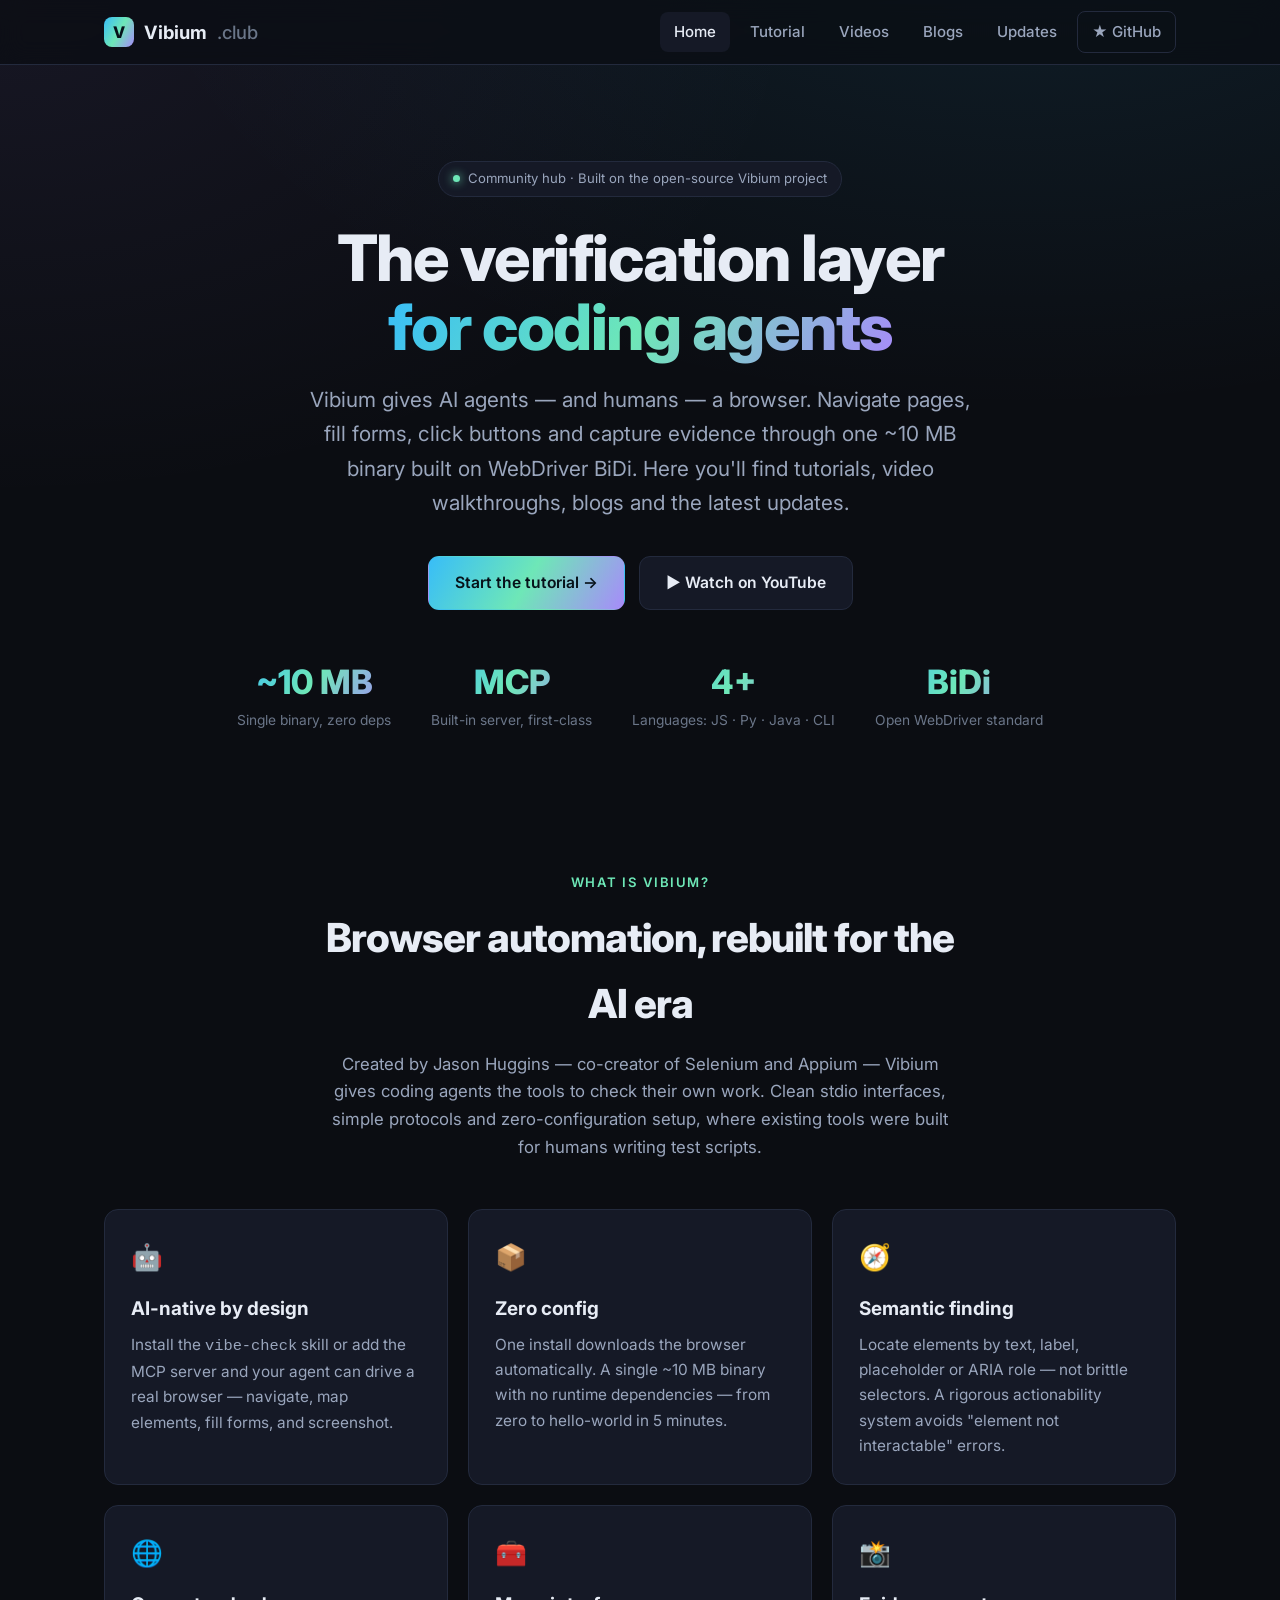
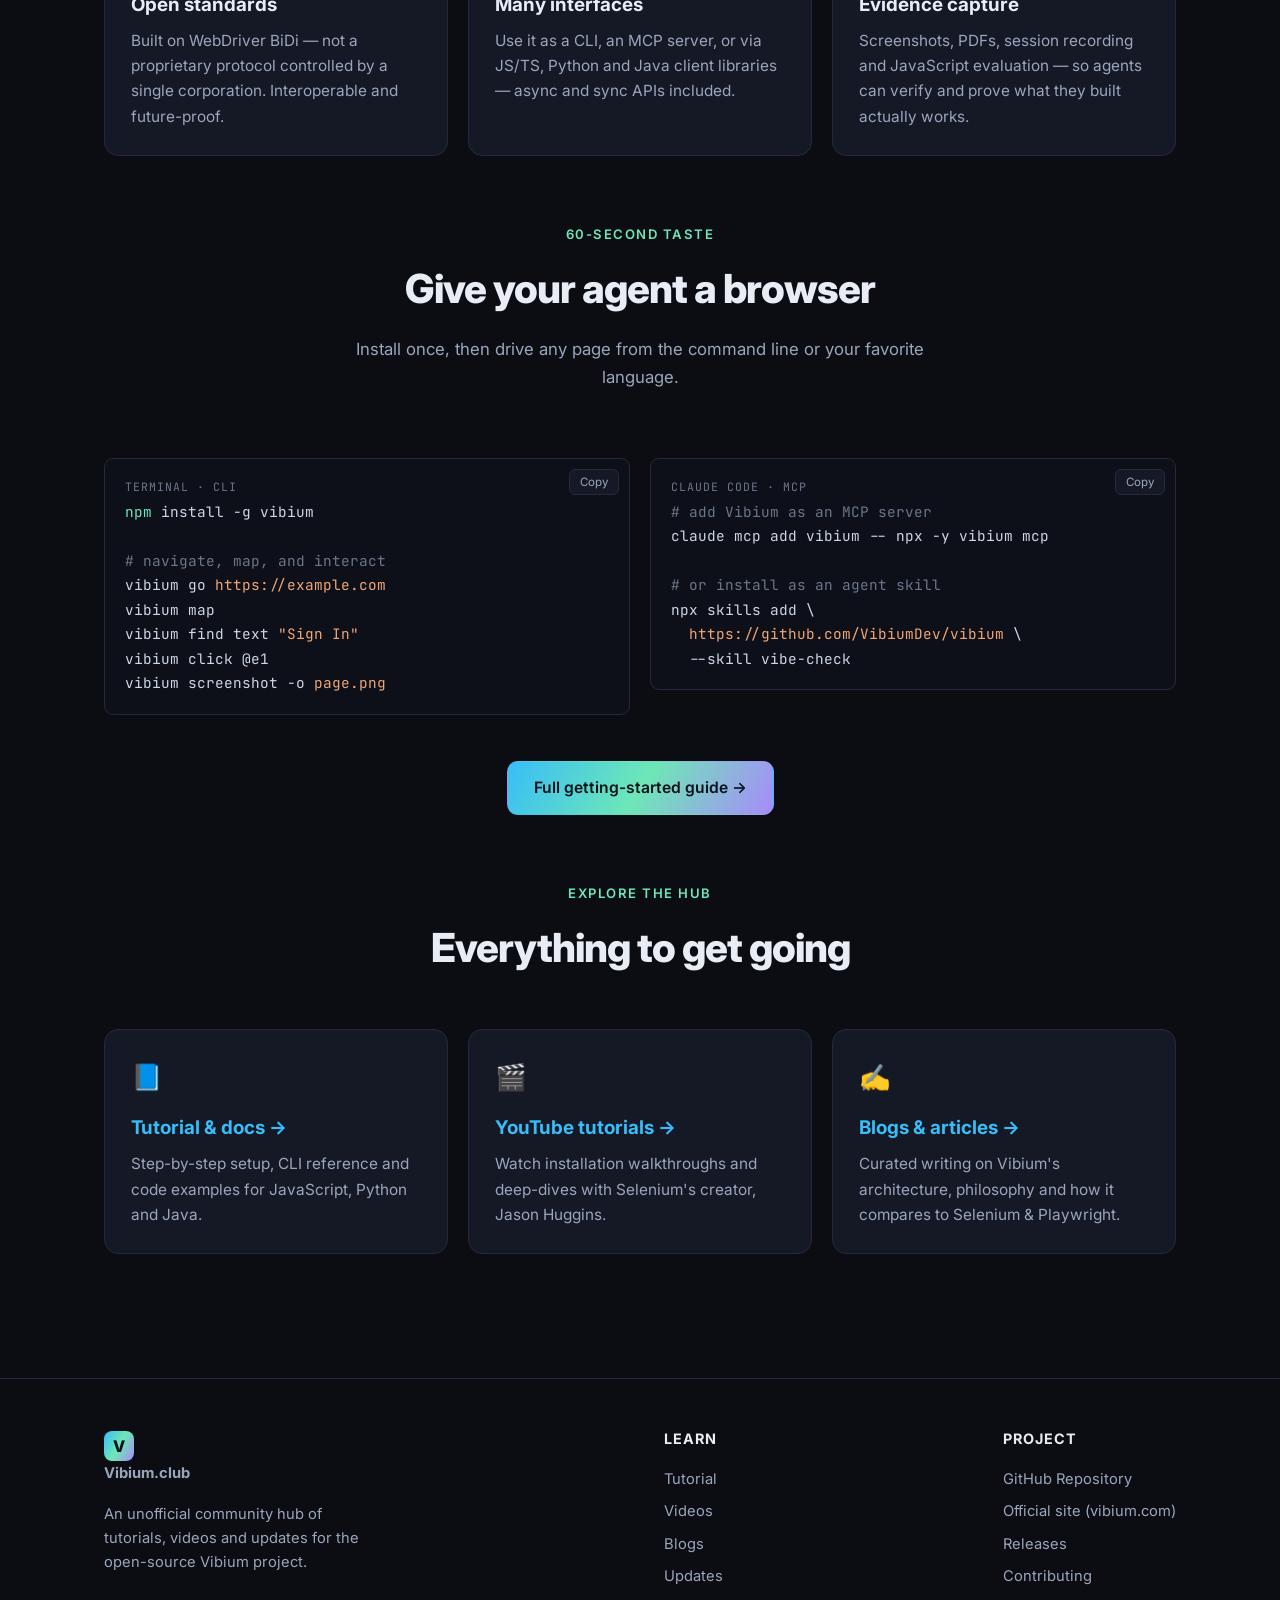
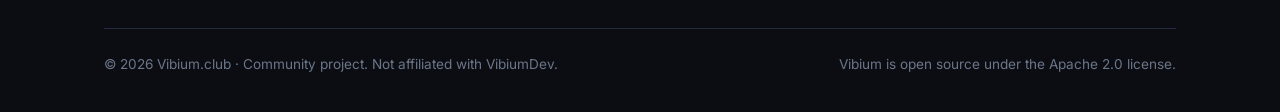
==== index.html @ 25ce12dd "Add Vibium static site: tutorial, videos, blogs, updates Community hub for Vibium (the verification " ====
<!DOCTYPE html>
<html lang="en">
<head>
  <meta charset="UTF-8" />
  <meta name="viewport" content="width=device-width, initial-scale=1.0" />
  <title>Vibium.club — Tutorials, Videos & Updates for the AI Browser Automation Layer</title>
  <meta name="description" content="An unofficial community hub for Vibium — the verification layer for coding agents. Tutorials, YouTube videos, blogs and release updates for browser automation built for AI agents and humans." />
  <link rel="preconnect" href="https://fonts.googleapis.com" />
  <link rel="preconnect" href="https://fonts.gstatic.com" crossorigin />
  <link href="https://fonts.googleapis.com/css2?family=Inter:wght@400;500;600;700;800&family=JetBrains+Mono:wght@400;500&display=swap" rel="stylesheet" />
  <link rel="stylesheet" href="assets/styles.css" />
  <link rel="icon" href="data:image/svg+xml,%3Csvg xmlns='http://www.w3.org/2000/svg' viewBox='0 0 100 100'%3E%3Crect width='100' height='100' rx='22' fill='%236ee7b7'/%3E%3Ctext x='50' y='70' font-size='62' text-anchor='middle' font-family='sans-serif' font-weight='800' fill='%23071219'%3EV%3C/text%3E%3C/svg%3E" />
</head>
<body>
  <!-- Navbar -->
  <nav class="nav">
    <div class="nav-inner">
      <a class="brand" href="index.html"><span class="logo">V</span> Vibium<span style="color:var(--text-faint);font-weight:500">.club</span></a>
      <button class="nav-toggle" data-nav-toggle aria-label="Toggle navigation">☰</button>
      <div class="nav-links">
        <a href="index.html">Home</a>
        <a href="tutorial.html">Tutorial</a>
        <a href="videos.html">Videos</a>
        <a href="blog.html">Blogs</a>
        <a href="updates.html">Updates</a>
        <a class="gh" href="https://github.com/VibiumDev/vibium" target="_blank" rel="noopener">★ GitHub</a>
      </div>
    </div>
  </nav>

  <!-- Hero -->
  <header class="hero">
    <div class="container">
      <span class="badge"><span class="dot"></span> Community hub · Built on the open-source Vibium project</span>
      <h1>The verification layer<br /><span class="gradient-text">for coding agents</span></h1>
      <p class="lead">Vibium gives AI agents — and humans — a browser. Navigate pages, fill forms, click buttons and capture evidence through one ~10&nbsp;MB binary built on WebDriver&nbsp;BiDi. Here you'll find tutorials, video walkthroughs, blogs and the latest updates.</p>
      <div class="cta-row">
        <a class="btn btn-primary" href="tutorial.html">Start the tutorial →</a>
        <a class="btn btn-ghost" href="videos.html">▶ Watch on YouTube</a>
      </div>
      <div class="stats">
        <div class="stat"><div class="num gradient-text">~10 MB</div><div class="lbl">Single binary, zero deps</div></div>
        <div class="stat"><div class="num gradient-text">MCP</div><div class="lbl">Built-in server, first-class</div></div>
        <div class="stat"><div class="num gradient-text">4+</div><div class="lbl">Languages: JS · Py · Java · CLI</div></div>
        <div class="stat"><div class="num gradient-text">BiDi</div><div class="lbl">Open WebDriver standard</div></div>
      </div>
    </div>
  </header>

  <!-- What is Vibium -->
  <section class="block">
    <div class="container">
      <div class="section-head">
        <span class="eyebrow">What is Vibium?</span>
        <h2>Browser automation, rebuilt for the AI era</h2>
        <p>Created by Jason Huggins — co-creator of Selenium and Appium — Vibium gives coding agents the tools to check their own work. Clean stdio interfaces, simple protocols and zero-configuration setup, where existing tools were built for humans writing test scripts.</p>
      </div>
      <div class="grid grid-3">
        <div class="card">
          <span class="icon">🤖</span>
          <h3>AI-native by design</h3>
          <p>Install the <code>vibe-check</code> skill or add the MCP server and your agent can drive a real browser — navigate, map elements, fill forms, and screenshot.</p>
        </div>
        <div class="card">
          <span class="icon">📦</span>
          <h3>Zero config</h3>
          <p>One install downloads the browser automatically. A single ~10&nbsp;MB binary with no runtime dependencies — from zero to hello-world in 5 minutes.</p>
        </div>
        <div class="card">
          <span class="icon">🧭</span>
          <h3>Semantic finding</h3>
          <p>Locate elements by text, label, placeholder or ARIA role — not brittle selectors. A rigorous actionability system avoids "element not interactable" errors.</p>
        </div>
        <div class="card">
          <span class="icon">🌐</span>
          <h3>Open standards</h3>
          <p>Built on WebDriver BiDi — not a proprietary protocol controlled by a single corporation. Interoperable and future-proof.</p>
        </div>
        <div class="card">
          <span class="icon">🧰</span>
          <h3>Many interfaces</h3>
          <p>Use it as a CLI, an MCP server, or via JS/TS, Python and Java client libraries — async and sync APIs included.</p>
        </div>
        <div class="card">
          <span class="icon">📸</span>
          <h3>Evidence capture</h3>
          <p>Screenshots, PDFs, session recording and JavaScript evaluation — so agents can verify and prove what they built actually works.</p>
        </div>
      </div>
    </div>
  </section>

  <!-- Quick start preview -->
  <section class="block" style="padding-top:0">
    <div class="container">
      <div class="section-head">
        <span class="eyebrow">60-second taste</span>
        <h2>Give your agent a browser</h2>
        <p>Install once, then drive any page from the command line or your favorite language.</p>
      </div>
      <div class="grid grid-2">
        <div>
          <div class="code">
            <span class="code-label">Terminal · CLI</span>
            <pre><span class="tok">npm</span> install -g vibium

<span class="cmt"># navigate, map, and interact</span>
vibium go <span class="str">https://example.com</span>
vibium map
vibium find text <span class="str">"Sign In"</span>
vibium click @e1
vibium screenshot -o <span class="str">page.png</span></pre>
          </div>
        </div>
        <div>
          <div class="code">
            <span class="code-label">Claude Code · MCP</span>
            <pre><span class="cmt"># add Vibium as an MCP server</span>
claude mcp add vibium -- npx -y vibium mcp

<span class="cmt"># or install as an agent skill</span>
npx skills add \
  <span class="str">https://github.com/VibiumDev/vibium</span> \
  --skill vibe-check</pre>
          </div>
        </div>
      </div>
      <div style="text-align:center;margin-top:28px">
        <a class="btn btn-primary" href="tutorial.html">Full getting-started guide →</a>
      </div>
    </div>
  </section>

  <!-- Explore -->
  <section class="block" style="padding-top:0">
    <div class="container">
      <div class="section-head">
        <span class="eyebrow">Explore the hub</span>
        <h2>Everything to get going</h2>
      </div>
      <div class="grid grid-3">
        <a class="card" href="tutorial.html">
          <span class="icon">📘</span>
          <h3>Tutorial &amp; docs →</h3>
          <p>Step-by-step setup, CLI reference and code examples for JavaScript, Python and Java.</p>
        </a>
        <a class="card" href="videos.html">
          <span class="icon">🎬</span>
          <h3>YouTube tutorials →</h3>
          <p>Watch installation walkthroughs and deep-dives with Selenium's creator, Jason Huggins.</p>
        </a>
        <a class="card" href="blog.html">
          <span class="icon">✍️</span>
          <h3>Blogs &amp; articles →</h3>
          <p>Curated writing on Vibium's architecture, philosophy and how it compares to Selenium &amp; Playwright.</p>
        </a>
      </div>
    </div>
  </section>

  <!-- Footer -->
  <footer>
    <div class="container">
      <div class="footer-grid">
        <div class="footer-col" style="max-width:280px">
          <a class="brand" href="index.html" style="margin-bottom:12px"><span class="logo">V</span> Vibium.club</a>
          <p style="color:var(--text-dim);font-size:.92rem">An unofficial community hub of tutorials, videos and updates for the open-source Vibium project.</p>
        </div>
        <div class="footer-col">
          <h4>Learn</h4>
          <a href="tutorial.html">Tutorial</a>
          <a href="videos.html">Videos</a>
          <a href="blog.html">Blogs</a>
          <a href="updates.html">Updates</a>
        </div>
        <div class="footer-col">
          <h4>Project</h4>
          <a href="https://github.com/VibiumDev/vibium" target="_blank" rel="noopener">GitHub Repository</a>
          <a href="https://vibium.com/" target="_blank" rel="noopener">Official site (vibium.com)</a>
          <a href="https://github.com/VibiumDev/vibium/releases" target="_blank" rel="noopener">Releases</a>
          <a href="https://github.com/VibiumDev/vibium/blob/main/CONTRIBUTING.md" target="_blank" rel="noopener">Contributing</a>
        </div>
      </div>
      <div class="footer-bottom">
        <span>© <span id="year">2026</span> Vibium.club · Community project. Not affiliated with VibiumDev.</span>
        <span>Vibium is open source under the Apache 2.0 license.</span>
      </div>
    </div>
  </footer>

  <script src="assets/main.js"></script>
</body>
</html>
---- assets/styles.css ----
/* ===========================================================
   Vibium.club — Tutorials, Videos & Updates
   Static site stylesheet
   =========================================================== */

:root {
  --bg: #0b0d12;
  --bg-soft: #11141c;
  --bg-card: #151926;
  --bg-card-hover: #1b2032;
  --border: #232a3d;
  --text: #e7ecf5;
  --text-dim: #9aa6bd;
  --text-faint: #6b7689;
  --accent: #6ee7b7;
  --accent-2: #38bdf8;
  --accent-3: #a78bfa;
  --gradient: linear-gradient(120deg, #38bdf8 0%, #6ee7b7 50%, #a78bfa 100%);
  --code-bg: #0d1019;
  --radius: 14px;
  --radius-sm: 9px;
  --maxw: 1120px;
  --shadow: 0 10px 40px -12px rgba(0, 0, 0, 0.6);
  --font: "Inter", -apple-system, BlinkMacSystemFont, "Segoe UI", Roboto, sans-serif;
  --mono: "JetBrains Mono", "SF Mono", "Fira Code", ui-monospace, Menlo, monospace;
}

* { box-sizing: border-box; margin: 0; padding: 0; }

html { scroll-behavior: smooth; scroll-padding-top: 90px; }

body {
  font-family: var(--font);
  background: var(--bg);
  color: var(--text);
  line-height: 1.65;
  -webkit-font-smoothing: antialiased;
  background-image:
    radial-gradient(900px 500px at 80% -10%, rgba(56, 189, 248, 0.10), transparent),
    radial-gradient(800px 500px at 0% 0%, rgba(167, 139, 250, 0.08), transparent);
  background-attachment: fixed;
}

a { color: var(--accent-2); text-decoration: none; transition: color .15s ease; }
a:hover { color: var(--accent); }

img { max-width: 100%; display: block; }

.container { width: 100%; max-width: var(--maxw); margin: 0 auto; padding: 0 24px; }

.gradient-text {
  background: var(--gradient);
  -webkit-background-clip: text;
  background-clip: text;
  -webkit-text-fill-color: transparent;
}

/* ---------- Navbar ---------- */
.nav {
  position: sticky; top: 0; z-index: 50;
  backdrop-filter: blur(12px);
  background: rgba(11, 13, 18, 0.72);
  border-bottom: 1px solid var(--border);
}
.nav-inner {
  display: flex; align-items: center; justify-content: space-between;
  height: 64px; max-width: var(--maxw); margin: 0 auto; padding: 0 24px;
}
.brand { display: flex; align-items: center; gap: 10px; font-weight: 700; font-size: 1.15rem; color: var(--text); }
.brand:hover { color: var(--text); }
.brand .logo {
  width: 30px; height: 30px; border-radius: 8px;
  background: var(--gradient);
  display: grid; place-items: center; font-weight: 800; color: #07121a; font-size: 1rem;
}
.nav-links { display: flex; align-items: center; gap: 6px; }
.nav-links a {
  color: var(--text-dim); padding: 8px 14px; border-radius: 8px; font-size: .94rem; font-weight: 500;
}
.nav-links a:hover { color: var(--text); background: var(--bg-card); }
.nav-links a.active { color: var(--text); background: var(--bg-card); }
.nav-links .gh {
  border: 1px solid var(--border); display: inline-flex; align-items: center; gap: 7px;
}
.nav-toggle { display: none; background: none; border: 0; color: var(--text); font-size: 1.5rem; cursor: pointer; }

/* ---------- Hero ---------- */
.hero { padding: 96px 0 72px; text-align: center; }
.badge {
  display: inline-flex; align-items: center; gap: 8px;
  padding: 6px 14px; border: 1px solid var(--border); border-radius: 999px;
  background: var(--bg-card); color: var(--text-dim); font-size: .82rem; margin-bottom: 26px;
}
.badge .dot { width: 7px; height: 7px; border-radius: 50%; background: var(--accent); box-shadow: 0 0 10px var(--accent); }
.hero h1 { font-size: clamp(2.4rem, 6vw, 4rem); line-height: 1.08; font-weight: 800; letter-spacing: -1.5px; margin-bottom: 22px; }
.hero p.lead { font-size: clamp(1.05rem, 2.4vw, 1.3rem); color: var(--text-dim); max-width: 680px; margin: 0 auto 36px; }
.cta-row { display: flex; gap: 14px; justify-content: center; flex-wrap: wrap; }

.btn {
  display: inline-flex; align-items: center; gap: 9px;
  padding: 13px 26px; border-radius: 11px; font-weight: 600; font-size: .98rem;
  border: 1px solid transparent; cursor: pointer; transition: transform .12s ease, box-shadow .15s ease, background .15s ease;
}
.btn-primary { background: var(--gradient); color: #07121a; }
.btn-primary:hover { color: #07121a; transform: translateY(-2px); box-shadow: 0 12px 30px -10px rgba(110, 231, 183, 0.5); }
.btn-ghost { background: var(--bg-card); border-color: var(--border); color: var(--text); }
.btn-ghost:hover { color: var(--text); background: var(--bg-card-hover); transform: translateY(-2px); }

/* ---------- Section ---------- */
section.block { padding: 64px 0; }
.section-head { text-align: center; max-width: 640px; margin: 0 auto 48px; }
.section-head .eyebrow { color: var(--accent); font-weight: 600; font-size: .82rem; letter-spacing: 1.5px; text-transform: uppercase; }
.section-head h2 { font-size: clamp(1.8rem, 4vw, 2.5rem); font-weight: 800; letter-spacing: -1px; margin: 10px 0 14px; }
.section-head p { color: var(--text-dim); font-size: 1.05rem; }

/* ---------- Cards / grid ---------- */
.grid { display: grid; gap: 20px; }
.grid-3 { grid-template-columns: repeat(3, 1fr); }
.grid-2 { grid-template-columns: repeat(2, 1fr); }

.card {
  background: var(--bg-card); border: 1px solid var(--border); border-radius: var(--radius);
  padding: 26px; transition: transform .15s ease, border-color .15s ease, background .15s ease;
}
.card:hover { transform: translateY(-4px); border-color: #2f3a55; background: var(--bg-card-hover); }
.card .icon { font-size: 1.6rem; margin-bottom: 14px; display: block; }
.card h3 { font-size: 1.18rem; margin-bottom: 8px; font-weight: 700; }
.card p { color: var(--text-dim); font-size: .96rem; }

/* ---------- Code blocks ---------- */
.code {
  background: var(--code-bg); border: 1px solid var(--border); border-radius: var(--radius-sm);
  padding: 18px 20px; overflow-x: auto; margin: 18px 0;
  position: relative;
}
.code pre { font-family: var(--mono); font-size: .9rem; color: #cdd6e6; line-height: 1.7; }
.code .cmt { color: var(--text-faint); }
.code .tok { color: var(--accent); }
.code .str { color: #f0a675; }
.code-label {
  font-family: var(--mono); font-size: .72rem; color: var(--text-faint);
  text-transform: uppercase; letter-spacing: 1px; margin-bottom: 4px; display: block;
}
.copy-btn {
  position: absolute; top: 10px; right: 10px;
  background: var(--bg-card); border: 1px solid var(--border); color: var(--text-dim);
  font-size: .72rem; padding: 5px 10px; border-radius: 6px; cursor: pointer; font-family: var(--font);
}
.copy-btn:hover { color: var(--text); border-color: #3a4763; }

/* ---------- Tabs ---------- */
.tabs { display: flex; gap: 6px; flex-wrap: wrap; margin-bottom: 4px; }
.tab {
  padding: 8px 16px; border-radius: 8px 8px 0 0; background: transparent; border: 1px solid transparent;
  color: var(--text-dim); cursor: pointer; font-family: var(--font); font-size: .92rem; font-weight: 500;
}
.tab.active { color: var(--text); background: var(--code-bg); border-color: var(--border); border-bottom-color: var(--code-bg); }
.tab-panel { display: none; }
.tab-panel.active { display: block; }

/* ---------- Page header (subpages) ---------- */
.page-head { padding: 70px 0 30px; text-align: center; }
.page-head h1 { font-size: clamp(2rem, 5vw, 3rem); font-weight: 800; letter-spacing: -1px; }
.page-head p { color: var(--text-dim); font-size: 1.1rem; max-width: 620px; margin: 16px auto 0; }

/* ---------- Steps ---------- */
.steps { display: grid; gap: 18px; counter-reset: step; }
.step {
  background: var(--bg-card); border: 1px solid var(--border); border-radius: var(--radius);
  padding: 24px 26px 24px 70px; position: relative;
}
.step::before {
  counter-increment: step; content: counter(step);
  position: absolute; left: 22px; top: 24px;
  width: 32px; height: 32px; border-radius: 9px; background: var(--gradient);
  color: #07121a; font-weight: 800; display: grid; place-items: center; font-size: 1rem;
}
.step h3 { font-size: 1.15rem; margin-bottom: 6px; }
.step p { color: var(--text-dim); font-size: .96rem; }

/* ---------- Video cards ---------- */
.video-card { background: var(--bg-card); border: 1px solid var(--border); border-radius: var(--radius); overflow: hidden; transition: transform .15s ease, border-color .15s ease; }
.video-card:hover { transform: translateY(-4px); border-color: #2f3a55; }
.video-embed { position: relative; padding-bottom: 56.25%; height: 0; background: #000; }
.video-embed iframe { position: absolute; inset: 0; width: 100%; height: 100%; border: 0; }
.video-meta { padding: 20px 22px; }
.video-meta h3 { font-size: 1.1rem; margin-bottom: 8px; }
.video-meta .vmeta { color: var(--text-faint); font-size: .85rem; display: flex; gap: 10px; align-items: center; }
.video-meta p { color: var(--text-dim); font-size: .93rem; margin-top: 10px; }

/* ---------- Blog list ---------- */
.blog-item {
  display: flex; gap: 20px; align-items: flex-start;
  background: var(--bg-card); border: 1px solid var(--border); border-radius: var(--radius);
  padding: 24px; transition: transform .15s ease, border-color .15s ease, background .15s ease;
}
.blog-item:hover { transform: translateY(-3px); border-color: #2f3a55; background: var(--bg-card-hover); }
.blog-thumb {
  flex-shrink: 0; width: 56px; height: 56px; border-radius: 12px; display: grid; place-items: center;
  font-size: 1.5rem; background: var(--bg-soft); border: 1px solid var(--border);
}
.blog-body { flex: 1; min-width: 0; }
.blog-body h3 { font-size: 1.18rem; margin-bottom: 6px; }
.blog-body h3 a { color: var(--text); }
.blog-body h3 a:hover { color: var(--accent); }
.blog-body p { color: var(--text-dim); font-size: .95rem; }
.blog-source { color: var(--text-faint); font-size: .82rem; margin-top: 10px; display: flex; gap: 8px; align-items: center; flex-wrap: wrap; }
.pill { padding: 3px 10px; border-radius: 999px; background: var(--bg-soft); border: 1px solid var(--border); font-size: .76rem; color: var(--text-dim); }

/* ---------- Updates / timeline ---------- */
.timeline { position: relative; padding-left: 28px; }
.timeline::before { content: ""; position: absolute; left: 7px; top: 6px; bottom: 6px; width: 2px; background: var(--border); }
.release { position: relative; margin-bottom: 30px; }
.release::before {
  content: ""; position: absolute; left: -26px; top: 6px; width: 14px; height: 14px; border-radius: 50%;
  background: var(--bg); border: 3px solid var(--accent); box-shadow: 0 0 10px rgba(110, 231, 183, .5);
}
.release .ver { font-family: var(--mono); font-weight: 700; font-size: 1.05rem; color: var(--text); }
.release .date { color: var(--text-faint); font-size: .85rem; margin-left: 10px; }
.release ul { margin: 12px 0 0 18px; color: var(--text-dim); }
.release ul li { margin-bottom: 6px; }

/* ---------- Callout ---------- */
.callout {
  border: 1px solid var(--border); border-left: 3px solid var(--accent);
  background: var(--bg-card); border-radius: var(--radius-sm); padding: 16px 20px; margin: 20px 0;
  color: var(--text-dim); font-size: .95rem;
}
.callout strong { color: var(--text); }

/* ---------- Stats ---------- */
.stats { display: flex; gap: 40px; justify-content: center; flex-wrap: wrap; margin-top: 44px; }
.stat { text-align: center; }
.stat .num { font-size: 2.1rem; font-weight: 800; }
.stat .lbl { color: var(--text-faint); font-size: .86rem; }

/* ---------- Footer ---------- */
footer {
  border-top: 1px solid var(--border); margin-top: 60px; padding: 48px 0 36px; color: var(--text-dim);
}
.footer-grid { display: flex; justify-content: space-between; gap: 40px; flex-wrap: wrap; }
.footer-grid h4 { color: var(--text); font-size: .9rem; margin-bottom: 12px; text-transform: uppercase; letter-spacing: 1px; }
.footer-col a { display: block; color: var(--text-dim); font-size: .92rem; padding: 4px 0; }
.footer-col a:hover { color: var(--accent); }
.footer-bottom { margin-top: 36px; padding-top: 24px; border-top: 1px solid var(--border); font-size: .85rem; color: var(--text-faint); display: flex; justify-content: space-between; flex-wrap: wrap; gap: 12px; }

/* ---------- Responsive ---------- */
@media (max-width: 860px) {
  .grid-3 { grid-template-columns: 1fr; }
  .grid-2 { grid-template-columns: 1fr; }
  .nav-links { display: none; position: absolute; top: 64px; left: 0; right: 0; flex-direction: column;
    background: var(--bg-soft); border-bottom: 1px solid var(--border); padding: 12px 16px; gap: 4px; }
  .nav-links.open { display: flex; }
  .nav-links a { padding: 12px 14px; }
  .nav-toggle { display: block; }
  .blog-item { flex-direction: column; }
}
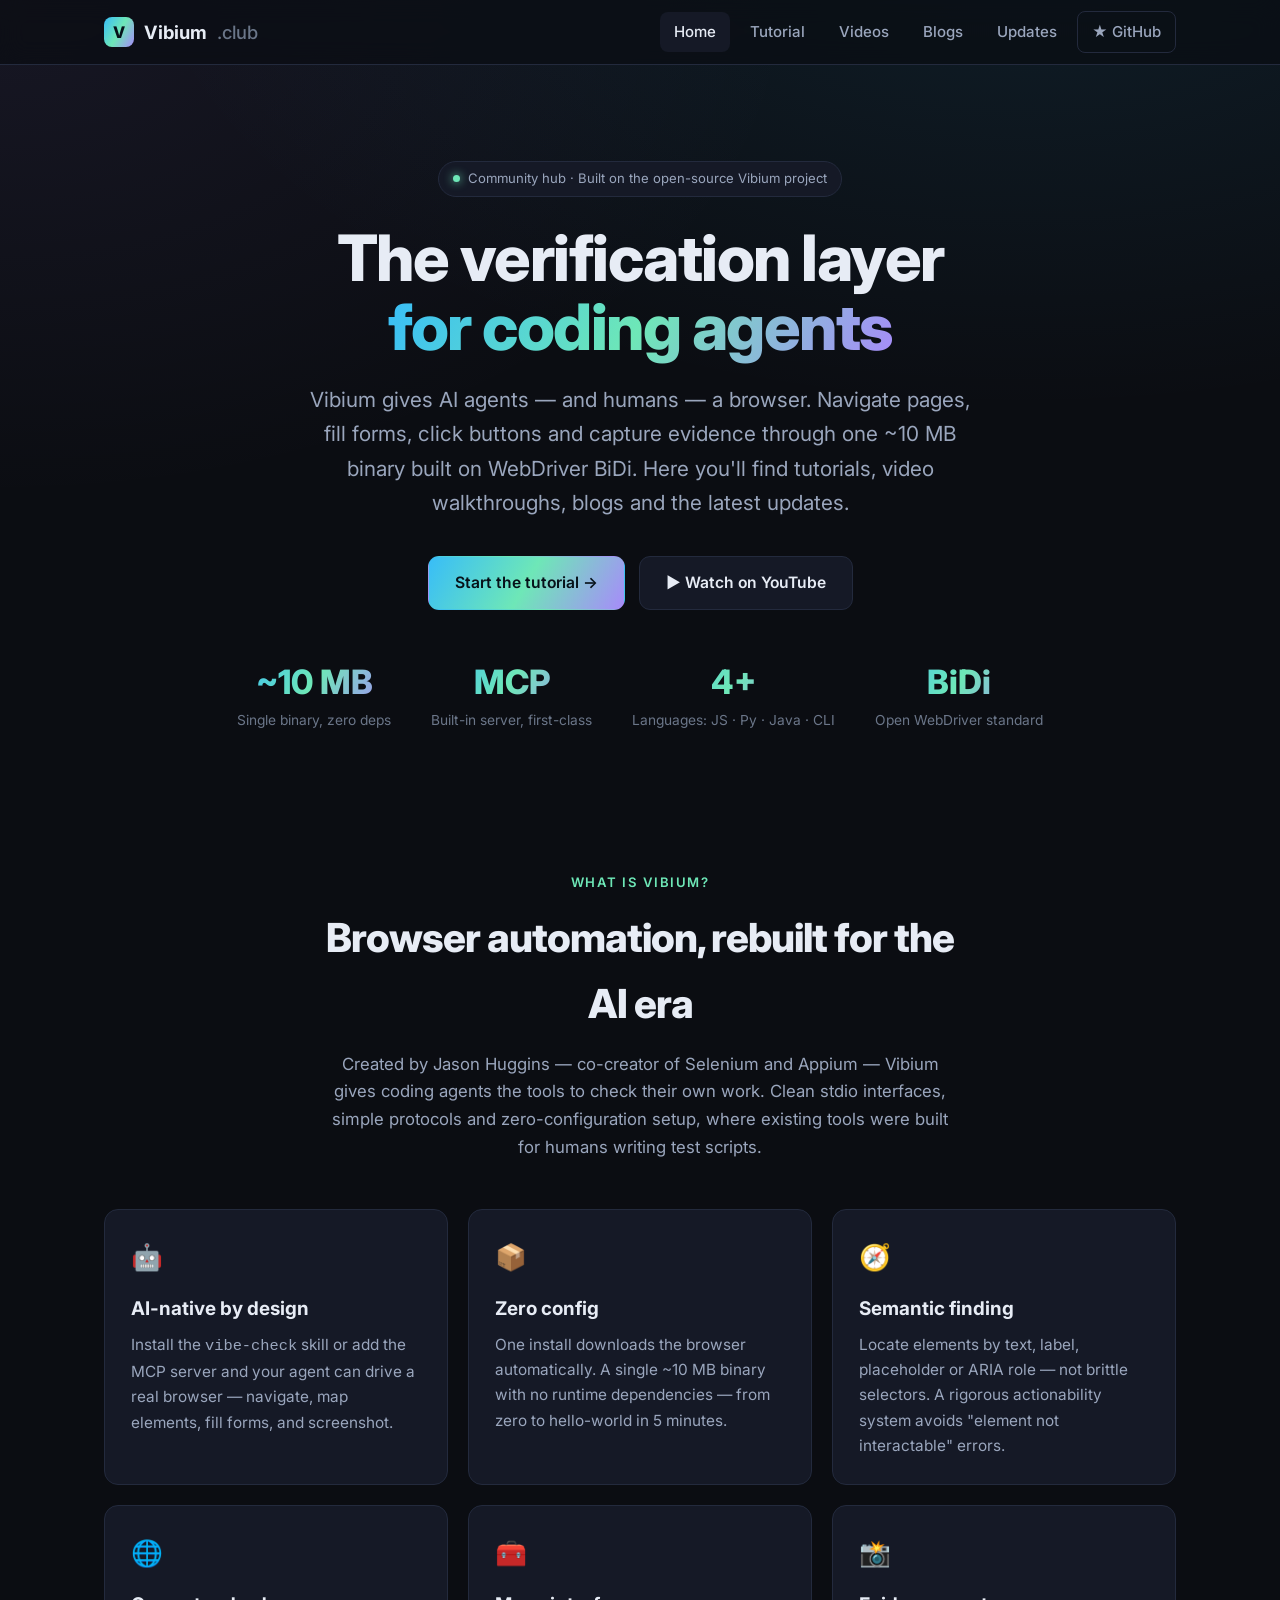
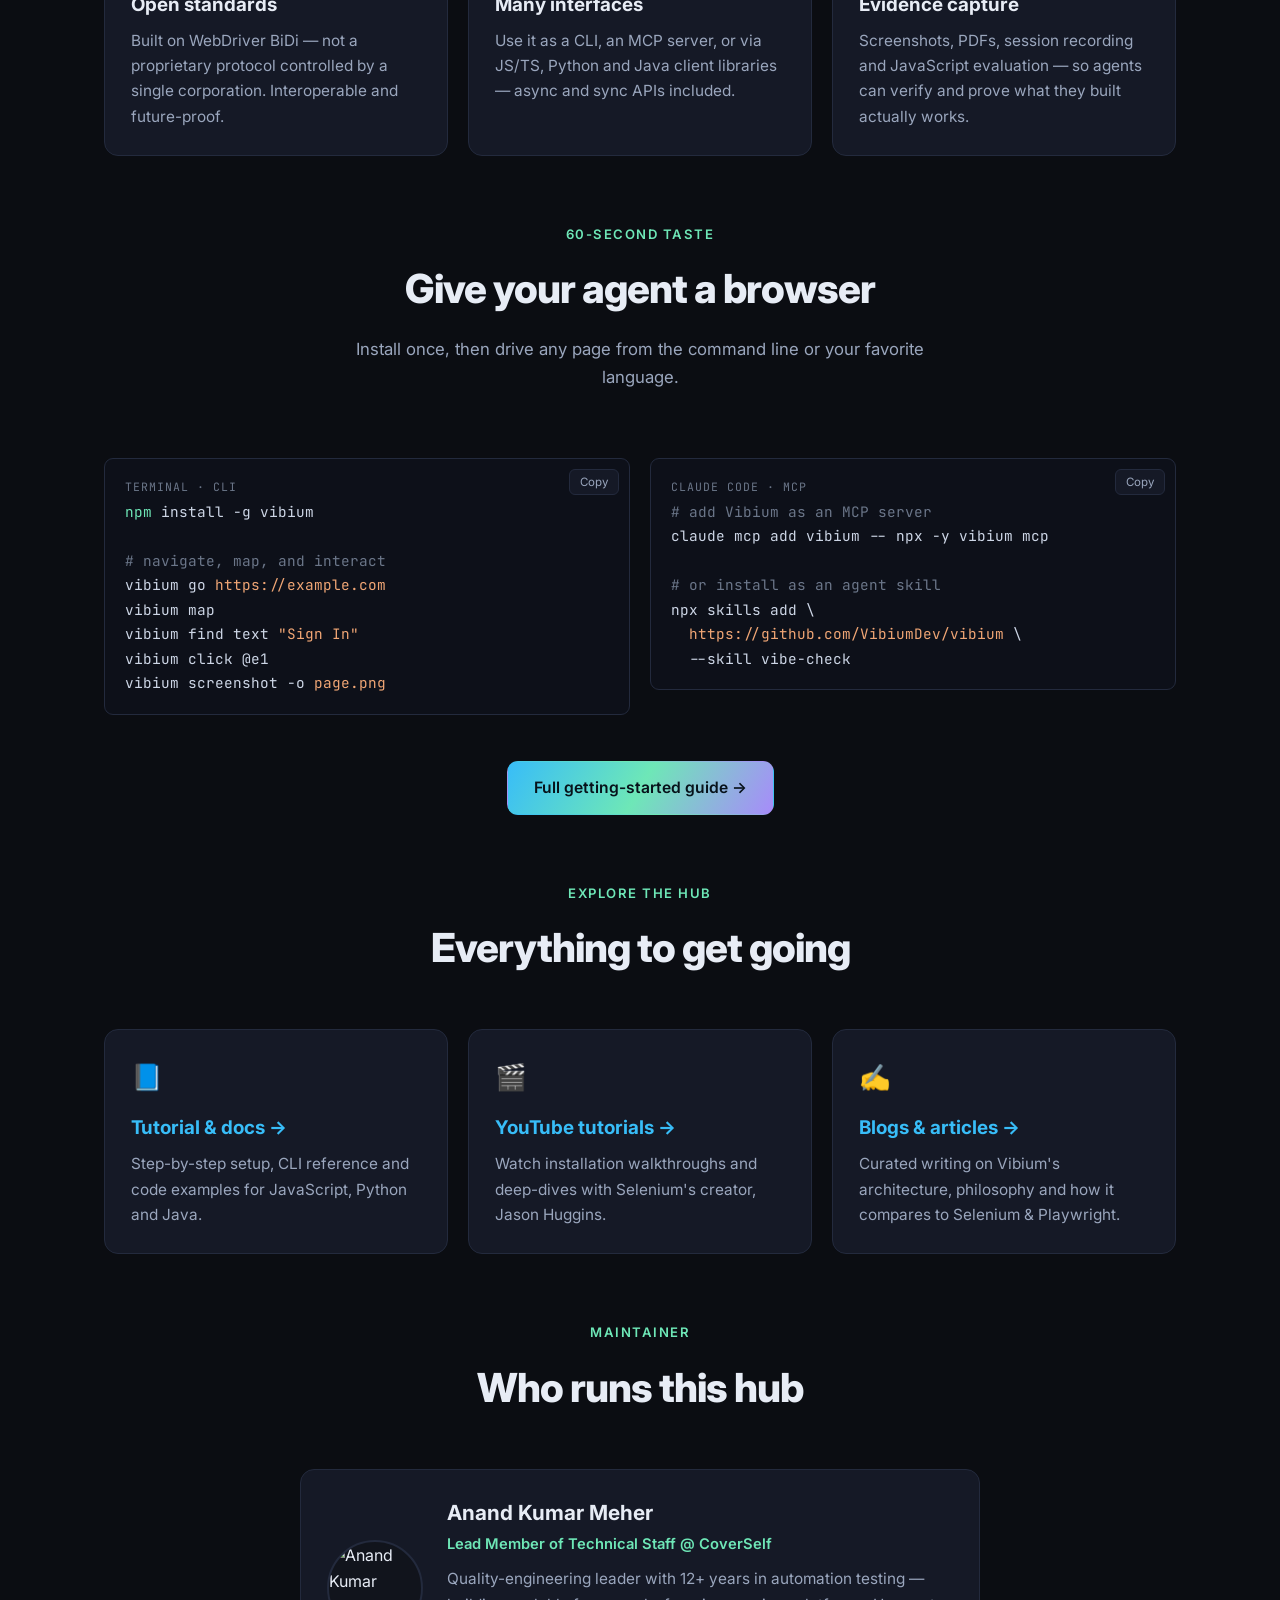
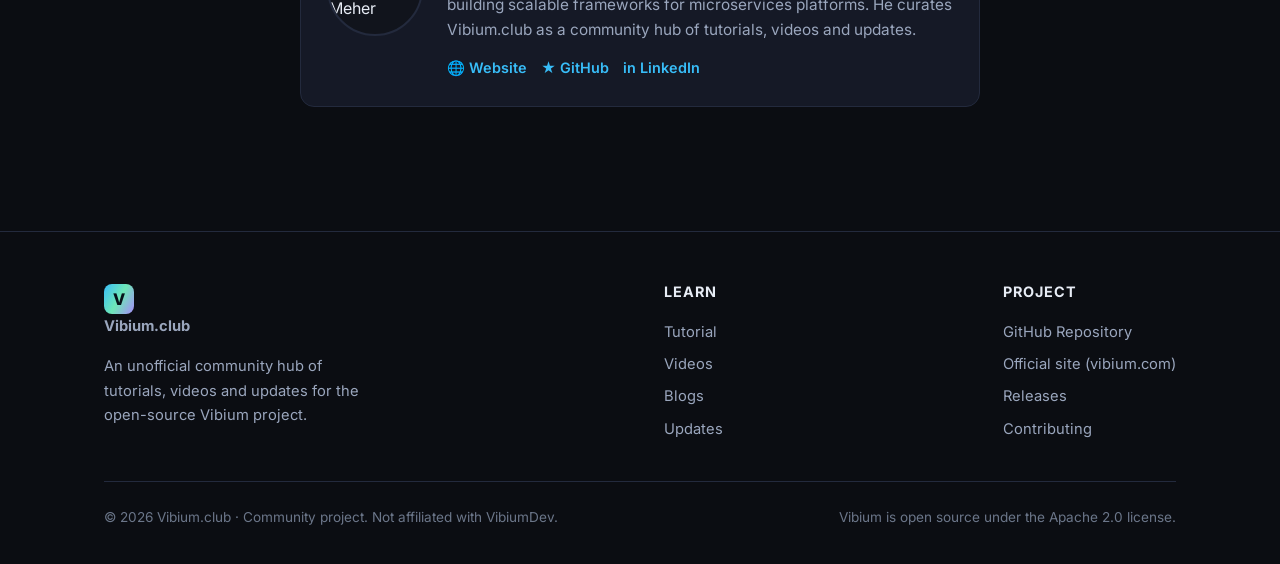
==== commit d79fb2e0: "Add Maintainer section to home page Credits Anand Kumar Meher with GitHub avatar, role, short intro," ====
--- a/index.html
+++ b/index.html
@@ -158,6 +158,29 @@
     </div>
   </section>
 
+  <!-- Maintainer -->
+  <section class="block" style="padding-top:0">
+    <div class="container">
+      <div class="section-head">
+        <span class="eyebrow">Maintainer</span>
+        <h2>Who runs this hub</h2>
+      </div>
+      <div class="card maintainer-card">
+        <img class="avatar" src="https://github.com/anandmeher.png" alt="Anand Kumar Meher" loading="lazy" width="96" height="96" />
+        <div>
+          <h3>Anand Kumar Meher</h3>
+          <div class="role">Lead Member of Technical Staff @ CoverSelf</div>
+          <p>Quality-engineering leader with 12+ years in automation testing — building scalable frameworks for microservices platforms. He curates Vibium.club as a community hub of tutorials, videos and updates.</p>
+          <div class="maintainer-links">
+            <a href="https://anandkumarmeher.com/" target="_blank" rel="noopener">🌐 Website</a>
+            <a href="https://github.com/anandmeher" target="_blank" rel="noopener">★ GitHub</a>
+            <a href="https://www.linkedin.com/in/anand-meher" target="_blank" rel="noopener">in LinkedIn</a>
+          </div>
+        </div>
+      </div>
+    </div>
+  </section>
+
   <!-- Footer -->
   <footer>
     <div class="container">
--- a/assets/styles.css
+++ b/assets/styles.css
@@ -127,6 +127,19 @@
 .card h3 { font-size: 1.18rem; margin-bottom: 8px; font-weight: 700; }
 .card p { color: var(--text-dim); font-size: .96rem; }
 
+/* ---------- Maintainer ---------- */
+.maintainer-card { display: flex; gap: 24px; align-items: center; max-width: 680px; margin: 0 auto; text-align: left; }
+.maintainer-card .avatar { width: 96px; height: 96px; border-radius: 50%; flex-shrink: 0; border: 2px solid var(--border); object-fit: cover; background: var(--bg-soft); }
+.maintainer-card h3 { font-size: 1.3rem; margin-bottom: 2px; }
+.maintainer-card .role { color: var(--accent); font-size: .92rem; font-weight: 600; margin-bottom: 10px; }
+.maintainer-card p { color: var(--text-dim); font-size: .96rem; }
+.maintainer-links { display: flex; gap: 14px; flex-wrap: wrap; margin-top: 14px; }
+.maintainer-links a { font-size: .9rem; font-weight: 600; }
+@media (max-width: 560px) {
+  .maintainer-card { flex-direction: column; text-align: center; }
+  .maintainer-links { justify-content: center; }
+}
+
 /* ---------- Code blocks ---------- */
 .code {
   background: var(--code-bg); border: 1px solid var(--border); border-radius: var(--radius-sm);
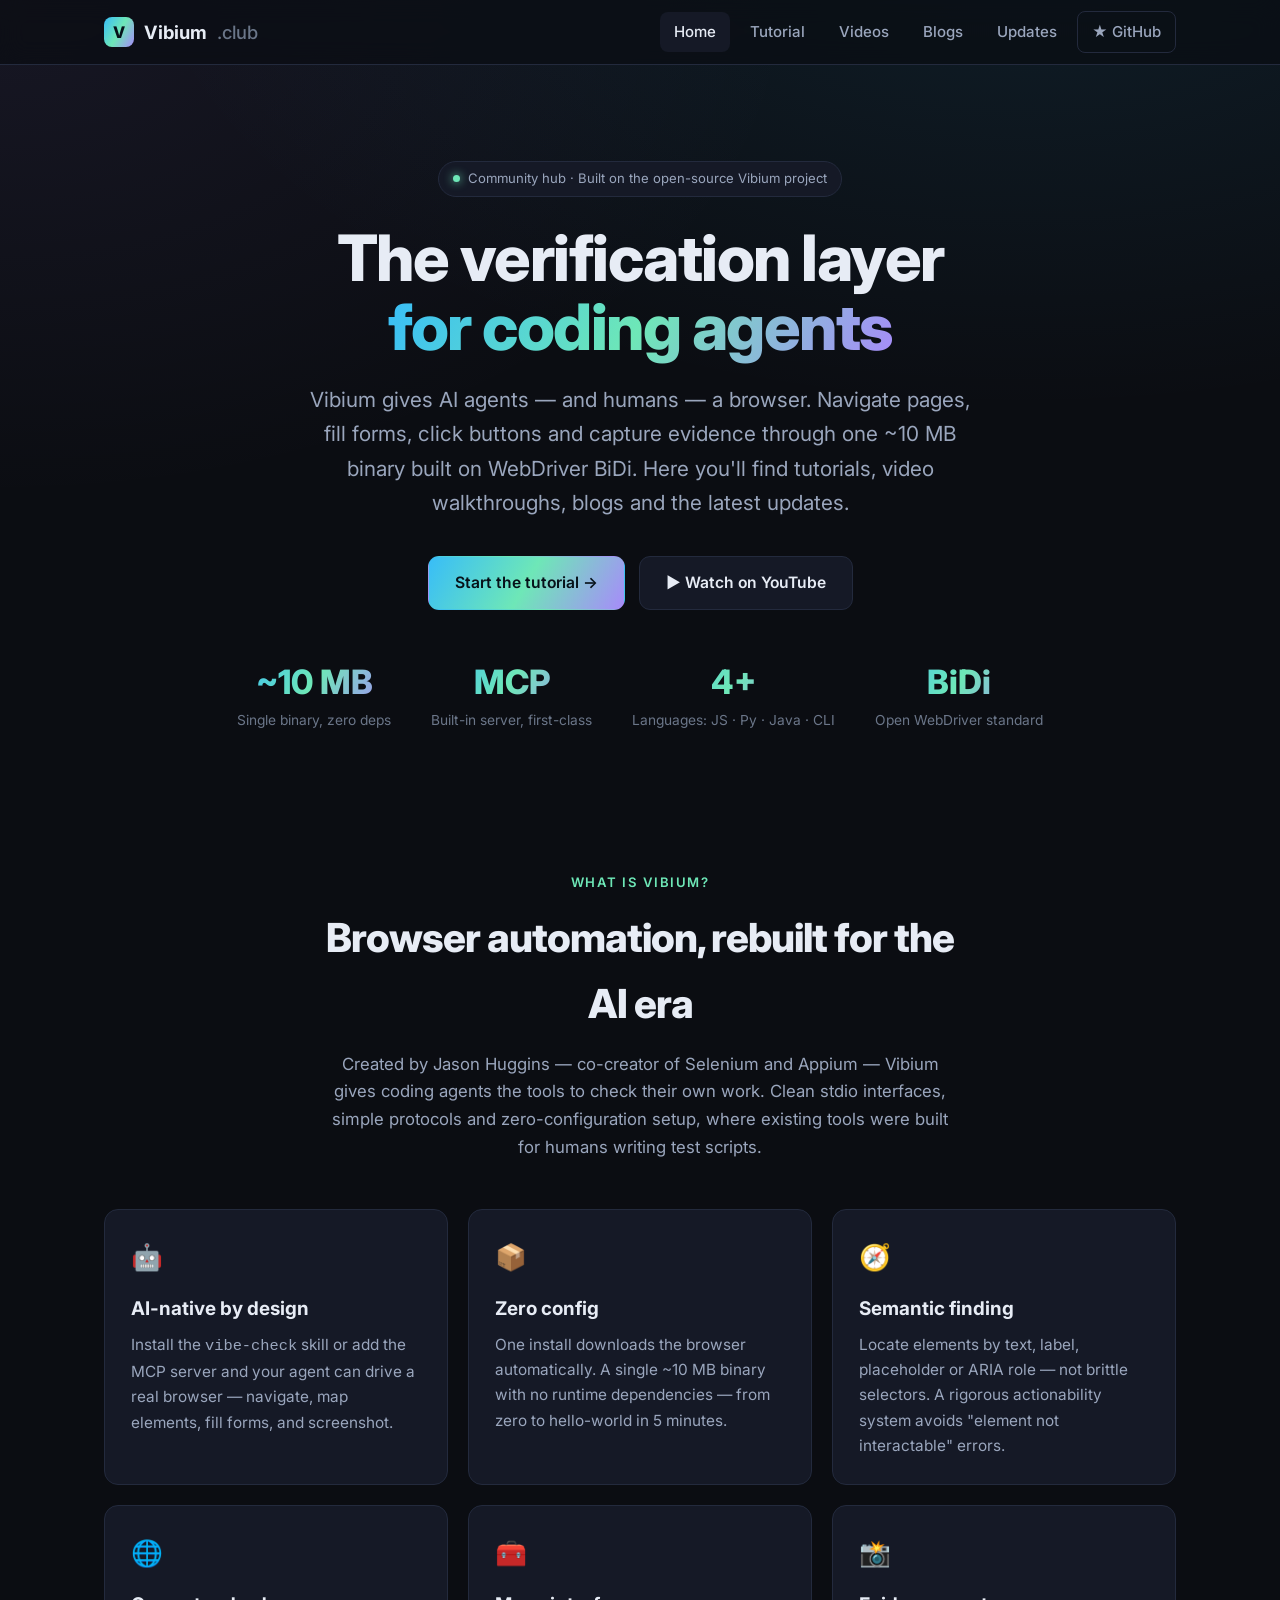
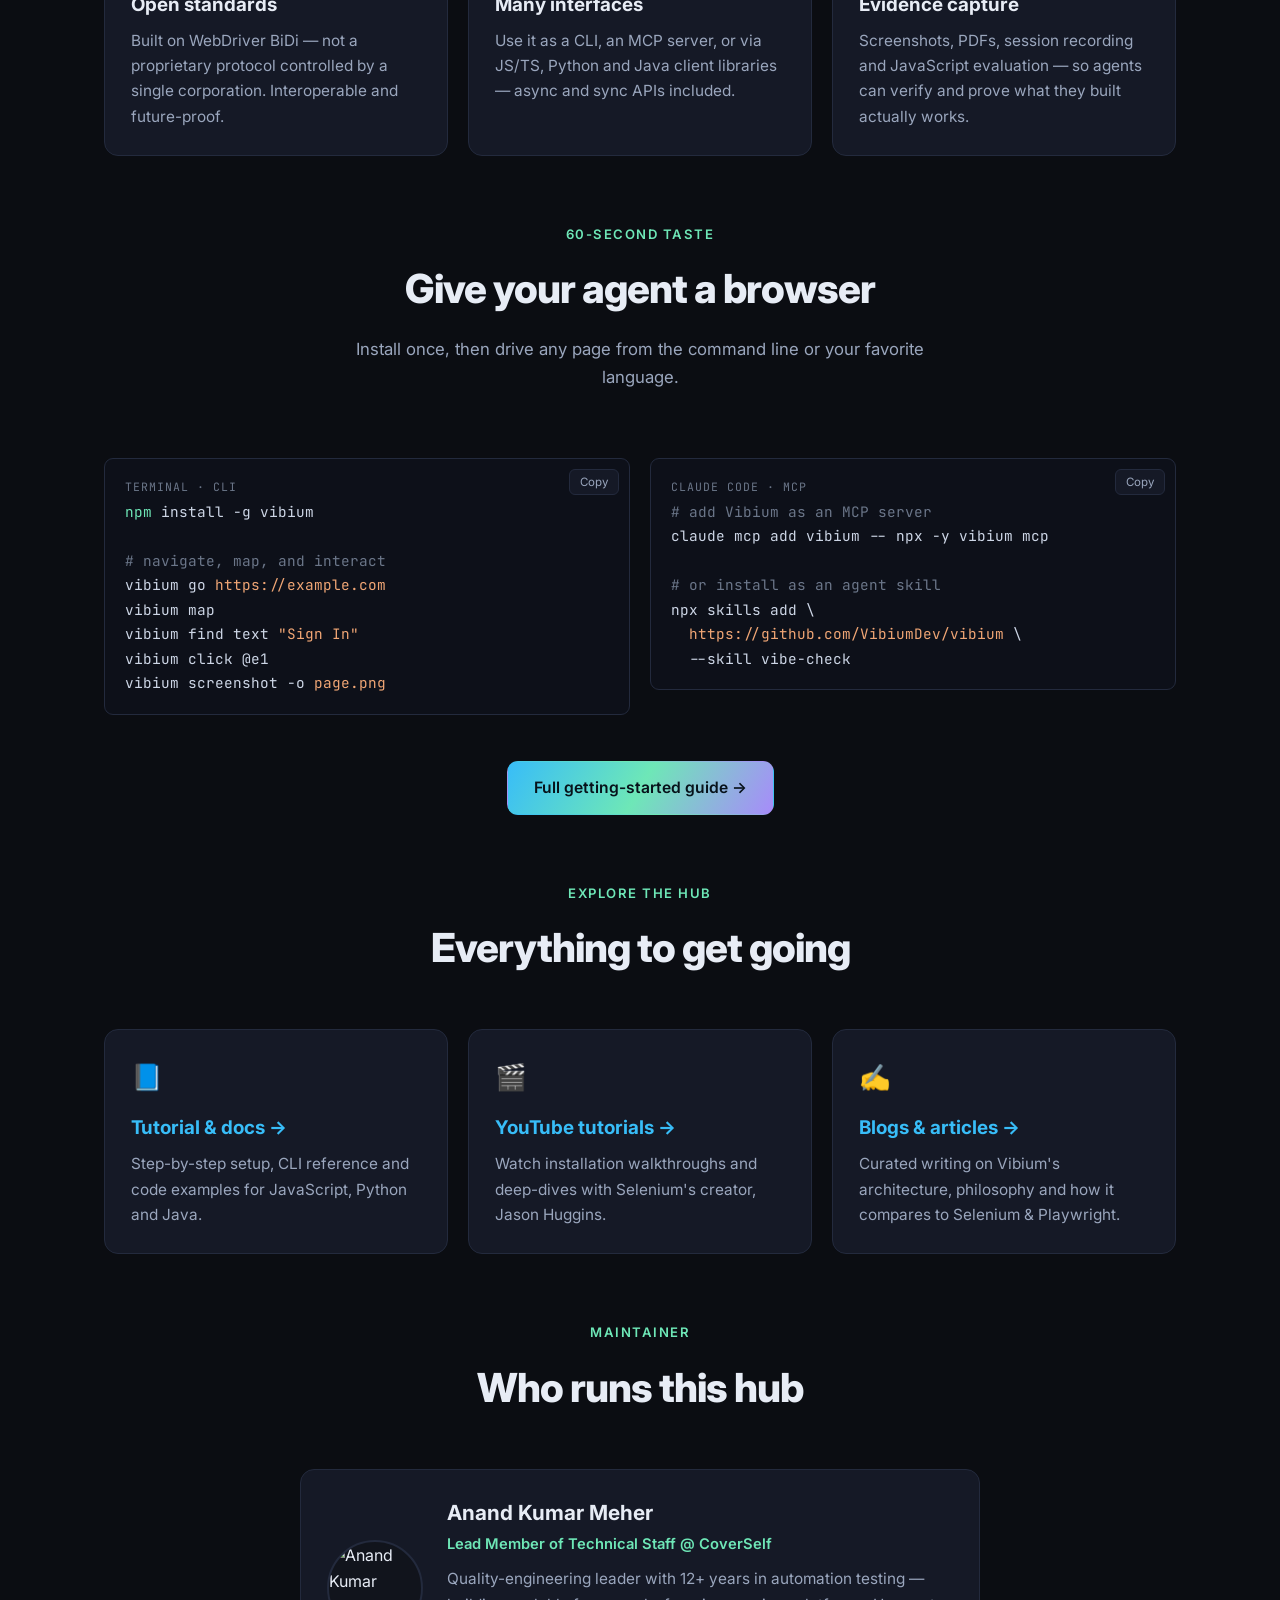
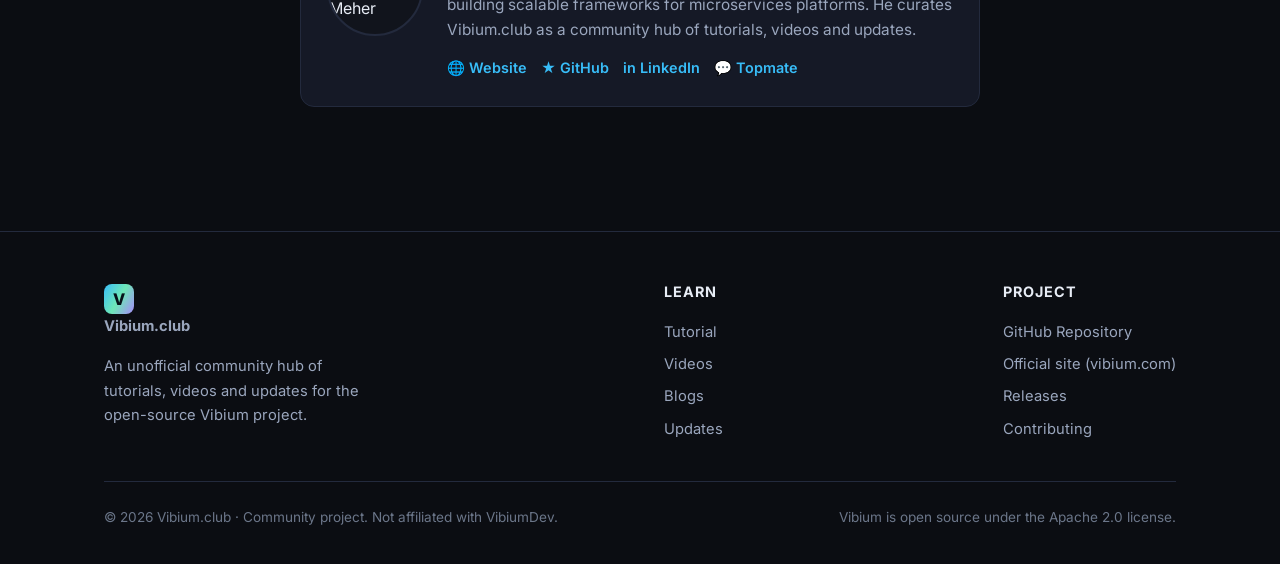
==== commit 56412929: "Add Topmate link to maintainer card Co-Authored-By: Claude Sonnet 5 <noreply@anthropic.com>" ====
--- a/index.html
+++ b/index.html
@@ -175,6 +175,7 @@
             <a href="https://anandkumarmeher.com/" target="_blank" rel="noopener">🌐 Website</a>
             <a href="https://github.com/anandmeher" target="_blank" rel="noopener">★ GitHub</a>
             <a href="https://www.linkedin.com/in/anand-meher" target="_blank" rel="noopener">in LinkedIn</a>
+            <a href="https://topmate.io/anand_meher/" target="_blank" rel="noopener">💬 Topmate</a>
           </div>
         </div>
       </div>
@@ -212,5 +213,7 @@
   </footer>
 
   <script src="assets/main.js"></script>
+  <!-- Vercel Web Analytics — cookieless pageview stats, visible only in the Vercel dashboard -->
+  <script defer src="/_vercel/insights/script.js"></script>
 </body>
 </html>
